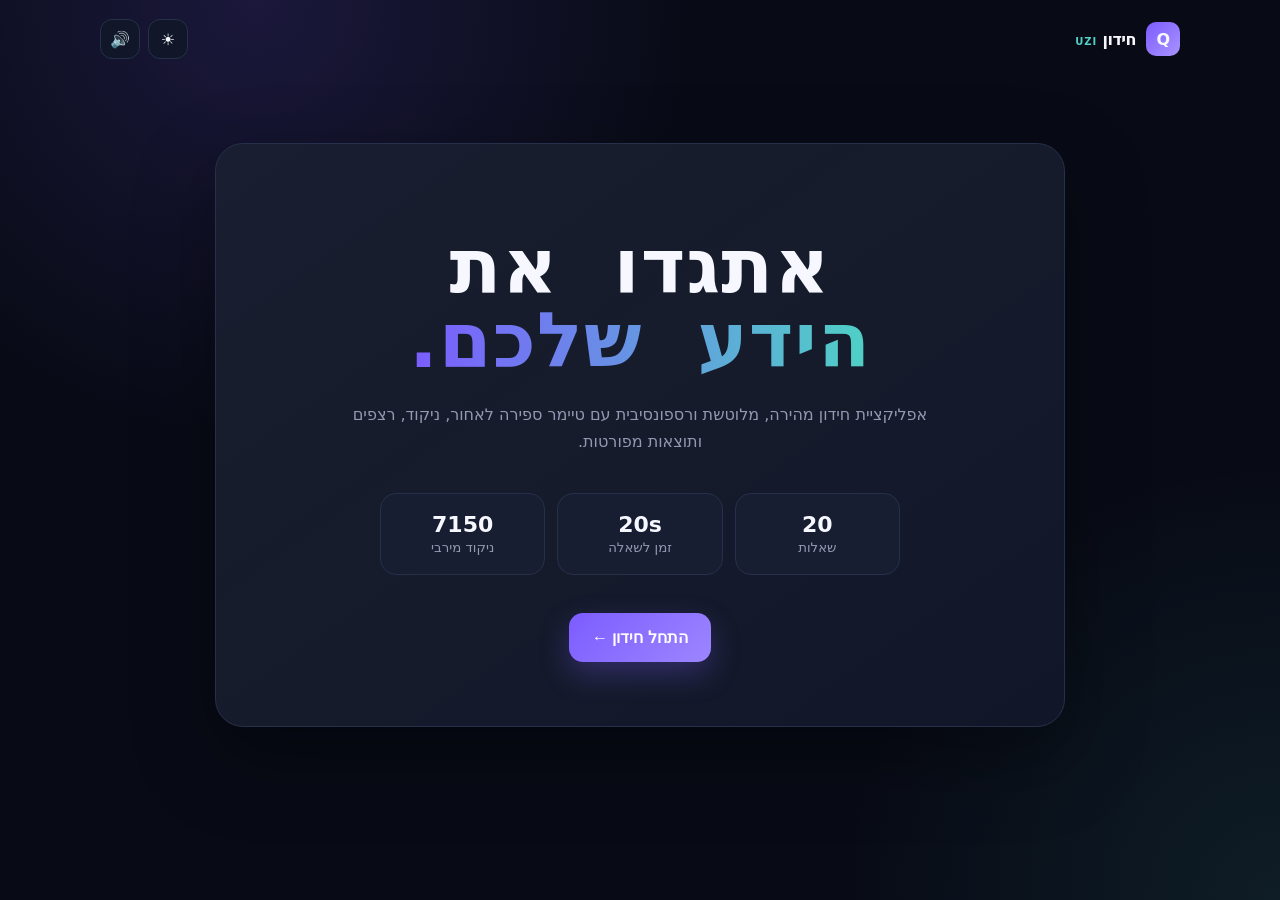
==== index.html @ 93b7df03 "Initial commit" ====
<!DOCTYPE html>
<html lang="en">
<head>
  <meta charset="UTF-8">
  <meta name="viewport" content="width=device-width, initial-scale=1.0">
  <meta name="theme-color" content="#0b1020">
  <title>חידון</title>
  <link rel="stylesheet" href="quiz.css">
</head>
<body dir="rtl">
  <div class="app-shell">
    <header class="topbar">
      <div class="brand"><span class="brand-mark">Q</span><span>חידון <b>UZI</b></span></div>
      <div class="top-actions">
        <button id="themeBtn" class="icon-btn" title="Toggle theme">☀</button>
        <button id="soundBtn" class="icon-btn" title="Toggle sound">🔊</button>
      </div>
    </header>

    <main>
      <section id="startScreen" class="screen active">
        <div class="hero-card">
          <!-- <div class="hero-badge">PREMIUM QUIZ EXPERIENCE</div> -->
          <h1>אתגדו&nbsp;&nbsp;את<br><span>הידע&nbsp;&nbsp;שלכם.</span></h1>
          <p>אפליקציית חידון מהירה, מלוטשת ורספונסיבית עם טיימר ספירה לאחור, ניקוד, רצפים ותוצאות מפורטות.</p>
          <div class="feature-grid">
            <div><strong id="q_num">10</strong><small>שאלות</small></div>
            <div><strong>20s</strong><small>זמן לשאלה</small></div>
            <div><strong id="max-score">1000</strong><small>ניקוד מירבי</small></div>
          </div>
          <button id="startBtn" class="primary-btn">התחל חידון <span>←</span></button>
        </div>
      </section>

      <section id="quizScreen" class="screen">
        <div class="quiz-head">
          <div>
            <span class="eyebrow">שאלה</span>
            <div class="question-counter"><span id="currentNo">1</span><span class="muted"> / <span id="totalNo">10</span></span></div>
          </div>
          <div class="timer-wrap">
            <div id="timerRing" class="timer-ring"><span id="timer">20</span></div>
          </div>
          <div class="score-box"><span>ניקוד</span><strong id="score">0</strong></div>
        </div>

        <div class="progress"><div id="progressBar"></div></div>

        <div class="question-card">
          <div class="category-pill" id="category">General</div>
          <h2 id="questionText"></h2>
          <div id="answers" class="answers"></div>
        </div>

        <div class="quiz-footer">
          <div class="streak">🔥 רצף <strong id="streak">0</strong></div>
          <button id="nextBtn" class="next-btn" disabled>שאלה הבאה <span>←</span></button>
        </div>
      </section>

      <section id="resultScreen" class="screen">
        <div class="result-card">
          <div class="result-icon">🏆</div>
          <span class="eyebrow">החידון הושלם</span>
          <h1 id="resultTitle">מעולה!</h1>
          <div class="final-score"><span id="finalScore">0</span><small>נקודות</small></div>
          <p id="resultMessage"></p>
          <div class="stats-grid">
            <div><strong id="correctCount">0</strong><span>נכון</span></div>
            <div><strong id="wrongCount">0</strong><span>לא נכון</span></div>
            <div><strong id="accuracy">0%</strong><span>דיוק</span></div>
            <div><strong id="bestStreak">0</strong><span>רצף מיטבי</span></div>
          </div>
          <div class="result-actions">
            <button id="restartBtn" class="primary-btn">נסה שוב ↻</button>
            <button id="reviewBtn" class="secondary-btn">סקירת תשובות</button>
          </div>
          <div dir="rtl" id="reviewList" class="review-list hidden"></div>
        </div>
      </section>
    </main>
  </div>
  <div id="toast" class="toast"></div>
  <script src="quiz.js"></script>
</body>
</html>
---- quiz.css ----
*{
    box-sizing:border-box;
    margin:0;
    padding:0
}
:root{
    --bg:#080b16;
    --panel:#111728;
    --panel2:#171e32;
    --text:#f7f8ff;
    --muted:#929ab2;
    --line:#27304a;
    --accent:#7c5cff;
    --accent2:#4fd1c5;
    --good:#28d17c;
    --bad:#ff5d73;
    --shadow:0 30px 80px rgba(0,0,0,.38)
}
body.light{
    --bg:#eef1f8;
    --panel:#fff;
    --panel2:#f5f6fb;
    --text:#171a27;
    --muted:#667085;
    --line:#dce1ee;
    --shadow:0 25px 60px rgba(40,50,80,.14)
}
body{
    font-family:Inter,ui-sans-serif,system-ui,-apple-system,BlinkMacSystemFont,"Segoe UI",sans-serif;
    background:radial-gradient(circle at 20% 0%,rgba(124,92,255,.16),transparent 32%),radial-gradient(circle at 100% 100%,rgba(79,209,197,.09),transparent 28%),var(--bg);
    color:var(--text);
    min-height:100vh;
    transition:.3s
}
button{
    font:inherit;
    border:0;
    cursor:pointer
}
.app-shell{width:min(1080px,calc(100% - 32px));
    margin:auto;
    min-height:100vh
}
.topbar{height:78px;
    display:flex;
    align-items:center;
    justify-content:space-between
}
.brand{
    display:flex;
    align-items:center;
    gap:10px;
    font-weight:800;
    letter-spacing:-.5px
}
.brand b{font-size:10px;
    color:var(--accent2);
    letter-spacing:1px
}
.brand-mark{
    width:34px;
    height:34px;
    display:grid;
    place-items:center;
    border-radius:10px;
    background:linear-gradient(135deg,var(--accent),#a993ff);
    font-weight:900
}
.top-actions{display:flex;
    gap:8px
}
.icon-btn{
    width:40px;
    height:40px;
    border-radius:12px;
    background:var(--panel);
    color:var(--text);
    border:1px solid var(--line)
}
main{
    padding:45px 0}
.screen{
    display:none
}
.screen.active{
    display:block;
    animation:fade .35s ease
}
@keyframes fade{from{opacity:0;
    transform:translateY(10px)}to{opacity:1;transform:none}
}
.hero-card,.question-card,.result-card{
    background:linear-gradient(145deg,rgba(255,255,255,.035),transparent),var(--panel);
    border:1px solid var(--line);
    box-shadow:var(--shadow);
    border-radius:28px
}
.hero-card{
    max-width:850px;
    margin:20px auto;
    padding:64px;
    text-align:center
}
.hero-badge,.category-pill{
    display:inline-flex;
    padding:8px 12px;
    border-radius:99px;
    background:rgba(124,92,255,.12);
    color:#a993ff;
    font-size:11px;
    font-weight:800;
    letter-spacing:1.4px
}
.hero-card h1{
    font-size:clamp(44px,7vw,76px);
    line-height:.98;
    letter-spacing:1px;
    margin:22px 0
}
.hero-card h1 span{
    background:linear-gradient(90deg,var(--accent),var(--accent2));
    background-clip:text;
    color:transparent
}
    .hero-card p{
        max-width:620px;
        margin:0 auto;
        color:var(--muted);
        line-height:1.7;
        font-size:16px
    }
    .feature-grid{
        display:grid;
        grid-template-columns:repeat(3,1fr);
        max-width:520px;
        margin:38px auto;gap:12px
    }
    .feature-grid div{
        padding:18px;
        border:1px solid var(--line);
        border-radius:16px;
        background:var(--panel2)
    }
    .feature-grid strong{
        display:block;
        font-size:22px
    }
    .feature-grid small{
        color:var(--muted)
    }
.primary-btn,.secondary-btn,.next-btn{
    font-family:Arial, sans-serif;
    padding:15px 23px;
    border-radius:14px;
    font-weight:800;
    transition:.2s
}
.primary-btn{
    background:linear-gradient(135deg,var(--accent),#9c86ff);
    color:#fff;
    box-shadow:0 12px 30px rgba(124,92,255,.28)
}
.primary-btn:hover,.next-btn:hover{
    transform:translateY(-2px)
}
   .secondary-btn{background:var(--panel2);
    color:var(--text);
    border:1px solid var(--line)
}
.quiz-head{
    display:grid;
    grid-template-columns:1fr auto 1fr;
    align-items:center;
    gap:20px;
    margin-bottom:22px
}
.eyebrow{
    font-size:12px;
    letter-spacing:2px;
    color:var(--muted);
    font-weight:900
}
.question-counter{
    font-size:30px;
    font-weight:900
}
.muted{
    color:var(--muted);
    font-size:16px
}
.timer-ring{
    width:72px;
    height:72px;
    border-radius:50%;
    display:grid;
    place-items:center;
    background:conic-gradient(var(--accent) 100%,var(--line) 0);
    position:relative;
    font-size:23px;
    font-weight:900
}
.timer-ring:after{
    content:"";
    position:absolute;
    inset:6px;
    background:var(--panel);
    border-radius:50%;
    z-index:0
}
.timer-ring span{
    position:relative;
    z-index:1
}
.score-box{
    text-align:right;
    font-size:27px
}
.score-box span{
    display:block;
    font-size:14px;
    color:var(--muted);
    letter-spacing:2px;
    font-weight:900
}

.progress{height:7px;
    background:var(--line);
    border-radius:99px;
    overflow:hidden;
    margin-bottom:20px
}
.progress div{
    height:100%;
    width:10%;
    background:linear-gradient(90deg,var(--accent),var(--accent2));
    transition:.35s
}
.question-card{
    padding:40px
}
.category-pill{
    margin-bottom:18px
}
.question-card h2{
    font-size:clamp(25px,4vw,39px);
    line-height:1.2;
    letter-spacing:-1px;
    margin-bottom:28px
}
.answers{
    display:grid;
    grid-template-columns:1fr 1fr;
    gap:13px;
}
.answer{
    padding:19px;
    text-align:left;
    border:1px solid var(--line);
    border-radius:16px;
    background:var(--panel2);
    color:var(--text);
    display:flex;
    gap:14px;
    align-items:center;
    transition:.2s
}
.answer:hover:not(:disabled){
    border-color:var(--accent);
    transform:translateY(-2px)
}
.answer-letter{
    width:34px;
    height:34px;
    display:grid;
    place-items:center;
    border-radius:10px;
    background:var(--line);
    font-weight:900;flex:none
}
.answer.correct{
    border-color:var(--good);
    background:rgba(40,209,124,.09)
}
.answer.correct .answer-letter{
    background:var(--good);
    color:#06130d
}
.answer.wrong{
    border-color:var(--bad);
    background:rgba(255,93,115,.08)
}
.answer.wrong .answer-letter{
    background:var(--bad);
    color:#fff
}
.answer:disabled{
    cursor:default
}
.quiz-footer{
    display:flex;
    align-items:center;
    justify-content:space-between;
    margin-top:20px
}
.streak{
    color:var(--muted)
}
.streak strong{
    color:var(--text)
}
.next-btn{
    background:var(--accent);
    color:#fff
}
.next-btn:disabled{
    opacity:.4;
    cursor:not-allowed;
    transform:none
}
.result-card{
    max-width:760px;
    margin:auto;
    text-align:center;
    padding:52px
}
.result-icon{
    font-size:48px;
    margin-bottom:12px
}
.result-card h1{
    font-size:42px;
    margin:8px 0
}
.final-score{
    font-size:76px;
    font-weight:950;
    line-height:1;
    background:linear-gradient(90deg,var(--accent),var(--accent2));
    background-clip:text;
    color:transparent;
    margin:20px
}
.final-score small{
    font-size:14px;
    color:var(--muted);
    margin-left:7px
}
.result-card p{
    color:var(--muted);
    line-height:1.6
}
.stats-grid{
    display:grid;
    grid-template-columns:repeat(4,1fr);
    gap:10px;
    margin:28px 0
}
.stats-grid div{
    padding:18px 8px;
    border:1px solid var(--line);
    border-radius:15px;
    background:var(--panel2)
}
.stats-grid strong{
    display:block;
    font-size:24px
    }
.stats-grid span{
    font-size:11px;
    color:var(--muted)
}
.result-actions{
    display:flex;
    justify-content:center;
    gap:10px
}
.review-list{
    margin-top:30px;
    text-align:right;
    border-top:1px solid var(--line);
    padding-top:20px
    }
.review-item{
    direction:rtl;
    padding:14px 0;
    border-bottom:1px solid var(--line)
    }
.review-item b{
    display:block;
    margin-bottom:6px
}
.review-item span{
    font-size:13px;
    color:var(--muted)
}
.good{
    color:var(--good)
}
.bad{
    color:var(--bad)
}
.hidden{
    display:none
}
.toast{
    position:fixed;
    left:50%;
    bottom:25px;
    transform:translate(-50%,20px);
    opacity:0;
    background:var(--text);
    color:var(--bg);
    padding:12px 18px;
    border-radius:12px;
    font-size:13px;
    font-weight:800;
    transition:.25s;
    pointer-events:none
}
.toast.show{
    opacity:1;
    transform:translate(-50%,0)
}
@media(max-width:600px){
    .app-shell{
        width:min(100% - 20px,1080px)
    }
    
    main{
        padding:25px 0
    }
    .hero-card{
        padding:38px 20px;
        margin:0
    }
    .hero-card h1{
        letter-spacing:1px;
        font-size:24px
    }
    .feature-grid{
        gap:7px
    }
    .feature-grid div{
        padding:13px 5px
    }
    .quiz-head{
        /* grid-template-columns:1fr auto */
    }   
    
    .score-box{
         font-size:20px
    }
    .question-card{
        padding:24px
    }
    .question-card h2{
        font-size:18px;
        /* margin-bottom:18px */
    }
    .question-counter{
        font-size:22px;
        font-weight:800
    }
    .answers{
        grid-template-columns:1fr;
    }
    .answer{
        padding:2px;
        border-radius:10px;
    }
    .answer-letter{
        width:28px;
        height:28px;
        /* font-size:14px */
    }
    .quiz-footer{
        gap:10px
    }
    .next-btn{
        padding:13px 15px
    }
    .result-card{
        padding:38px 20px
    }
    .stats-grid{
        grid-template-columns:1fr 1fr
    }
    .result-actions{
        flex-direction:column
    }
    .result-actions button{
        width:100%
    }
    .timer-ring{
        width:40px;
        height:40px;
        font-size:16px
    }
}

@media(max-width:331px){
    .app-shell{
        width:min(100% - 20px,1080px)
    }
    main{
        padding:25px 0
    }
    .hero-card{
        margin:0;
        padding:28px 14px
    }
    .hero-card h1{
        letter-spacing:1cqi;
        font-size:24px
    }
    .feature-grid{
        gap:7px
    }
    .feature-grid div{
        padding:13px 5px
    }
    .quiz-head{
        /* grid-template-columns:1fr auto */
    }   
    /* .score-box{
        display:none;
        /* gap:50px; */
     */
    .question-card{
        padding:24px
    }
    .question-card h2{
        font-size:18px;
        /* margin-bottom:18px */
    }
    .question-counter{
        font-size:20px;
        font-weight:800
    }
    .answers{
        grid-template-columns:1fr;
    }
    .answer{
        padding:2px;
        border-radius:10px;
    }
    .answer-letter{
        width:28px;
        height:28px;
        /* font-size:14px */
    }
    .quiz-footer{
        gap:10px
    }
    .next-btn{
        padding:13px 15px
    }
    .result-card{
        padding:38px 20px
    }
    .stats-grid{
        grid-template-columns:1fr 1fr
    }
    .result-actions{
        flex-direction:column
    }
    .result-actions button{
        width:100%
    }
    .timer-ring{
        width:40px;
        height:40px;
        font-size:16px
    }
}
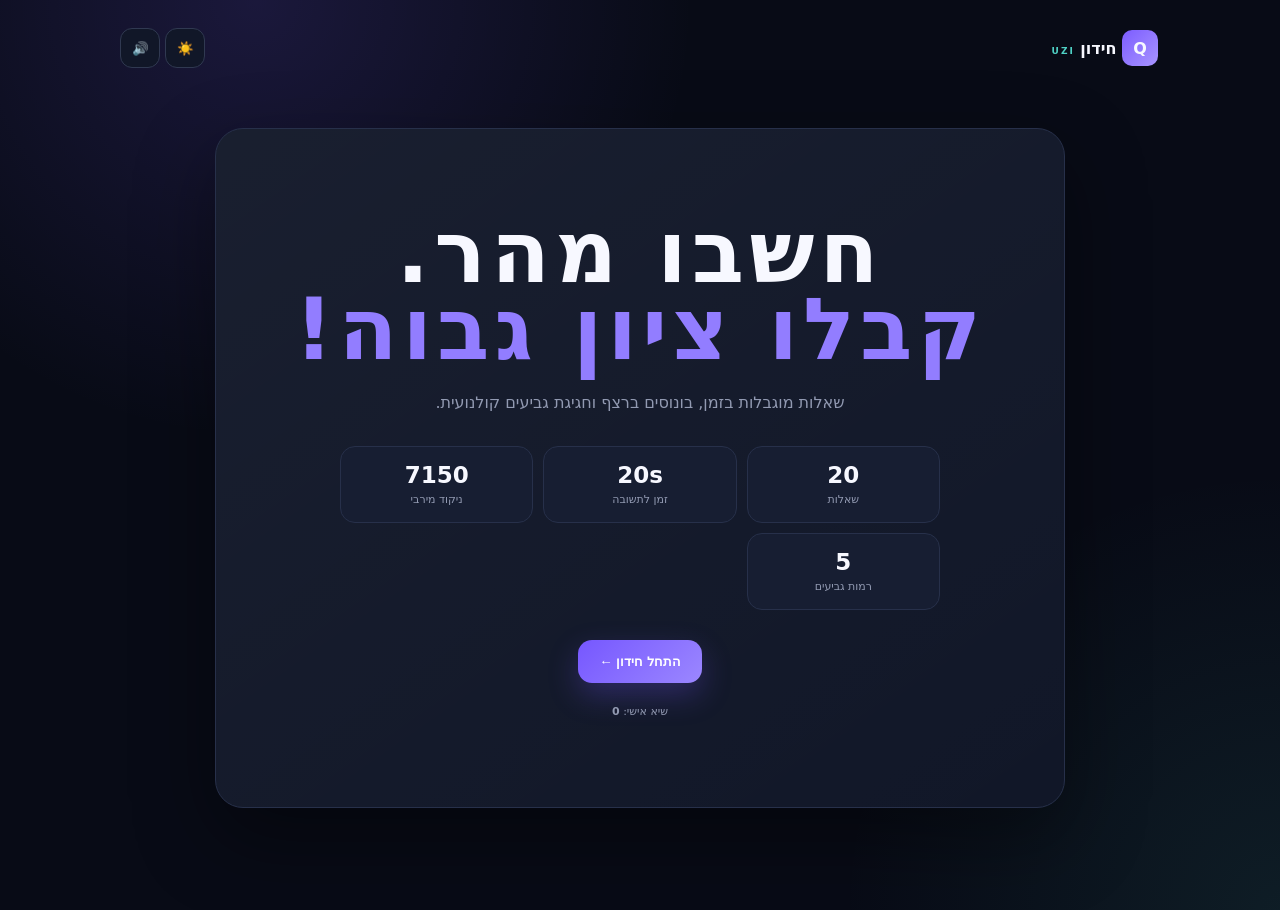
==== commit 66647eee: "Update quiz PRO Ultimate" ====
--- a/index.html
+++ b/index.html
@@ -1,86 +1,81 @@
-<!DOCTYPE html>
+<!doctype html>
 <html lang="en">
+
 <head>
-  <meta charset="UTF-8">
-  <meta name="viewport" content="width=device-width, initial-scale=1.0">
-  <meta name="theme-color" content="#0b1020">
-  <title>חידון</title>
-  <link rel="stylesheet" href="quiz.css">
+    <meta charset="utf-8">
+    <meta name="viewport" content="width=device-width,initial-scale=1">
+    <title>QuizMaster PRO</title>
+    <link rel="stylesheet" href="quiz2.css">
 </head>
-<body dir="rtl">
-  <div class="app-shell">
-    <header class="topbar">
-      <div class="brand"><span class="brand-mark">Q</span><span>חידון <b>UZI</b></span></div>
-      <div class="top-actions">
-        <button id="themeBtn" class="icon-btn" title="Toggle theme">☀</button>
-        <button id="soundBtn" class="icon-btn" title="Toggle sound">🔊</button>
-      </div>
+
+<body>
+    <header>
+        <div class="brand"><span>Q</span> חידון <em>UZI</em></div>
+        <div><button id="theme">☀️</button><button id="sound">🔊</button></div>
     </header>
+    <main>
+        <section id="home" class="screen active">
+            <div class="hero">
+                <h1>חשבו מהר.<br><i>קבלו ציון גבוה!</i></h1>
+                <p>שאלות מוגבלות בזמן, בונוסים ברצף וחגיגת גביעים קולנועית.</p>
+                <div class="features">
+                    <div><strong id="q_num">10</strong><small>שאלות</small></div>
+                    <div><strong>20s</strong><small>זמן לתשובה</small></div>
+                    <div><strong id="max-points">1000</strong><small>ניקוד מירבי</small></div>
+                    <div><strong>5</strong><small>רמות גביעים</small></div>
+                </div><button id="start" class="primary">התחל חידון ←</button>
+                <p class="best">שיא אישי: <b id="best">0</b></p>
+            </div>
+        </section>
+        <section id="quiz" class="screen">
+            <div class="meta">
+                <div><small>שאלה</small>
+                    <h2><span id="num">1</span><i>/10</i></h2>
+                </div>
+                <div id="ring" class="ring"><strong id="timer">20</strong></div>
+                <div class="score"><small>ניקוד</small><b id="score">0</b></div>
+            </div>
+            <div class="progress"><span id="bar"></span></div>
+            <div class="card">
+                <div><span id="cat" class="pill"></span><span id="diff" class="diff"></span></div>
+                <h3 id="question"></h3>
+                <div id="answers" class="answers"></div>
+            </div>
+            <div class="footer"><span>🔥 רצף <b id="streak">0</b> <em id="bonus"></em></span><button id="next" class="next" disabled>הבא ←</button></div>
+        </section>
+        <section id="results" class="screen">
+            <div class="card results">
+                <div id="resultIcon" class="big">🏆</div><small>החידון הושלם</small>
+                <h1 id="resultTitle">מעולה!</h1>
+                <div class="final"><b id="finalScore">0</b><small>נקודות</small></div>
+                <p id="summary"></p>
+                <div class="stats">
+                    <div><b id="correct">0</b><small>נכון</small></div>
+                    <div><b id="wrong">0</b><small>לא נכון</small></div>
+                    <div><b id="accuracy">0%</b><small>דיוק</small></div>
+                    <div><b id="bestStreak">0</b><small>רצף מירבי</small></div>
+                </div><button id="again" class="primary">נסה שוב ↻</button><button id="review" class="secondary">הצג תשובות</button>
+                <div id="reviewPanel" class="review hidden"></div>
+            </div>
+        </section>
+    </main>
+    <div id="celebration" class="overlay hidden">
+        <div id="confetti"></div>
+        <div class="modal">
+            <div class="rays"></div>
+            <div class="trophy-stage">
+                <div class="glow"></div>
+                <div id="trophy" class="trophy">🏆</div>
+            </div><small class="gold">★ ACHIEVEMENT UNLOCKED ★</small>
+            <h2 id="tierTitle">אלוף הזהב!</h2>
+            <div id="tier" class="tier">GOLD</div>
+            <p id="tierText"></p><small class="label">ניקוד סופי</small>
+            <div id="animatedScore" class="animatedScore">0</div>
+            <div dir="rtl" class="celebrateStats">✓ <b id="cCorrect">0</b> נכון &nbsp; 🔥 <b id="cStreak">0</b> רצף &nbsp; ⚡ <b id="cAccuracy">0%</b></div><button id="continue" class="primary">המשך ←</button>
+        </div>
+    </div>
+    <div id="toast"></div>
+    <script src="quiz2.js"></script>
+</body>
 
-    <main>
-      <section id="startScreen" class="screen active">
-        <div class="hero-card">
-          <!-- <div class="hero-badge">PREMIUM QUIZ EXPERIENCE</div> -->
-          <h1>אתגדו&nbsp;&nbsp;את<br><span>הידע&nbsp;&nbsp;שלכם.</span></h1>
-          <p>אפליקציית חידון מהירה, מלוטשת ורספונסיבית עם טיימר ספירה לאחור, ניקוד, רצפים ותוצאות מפורטות.</p>
-          <div class="feature-grid">
-            <div><strong id="q_num">10</strong><small>שאלות</small></div>
-            <div><strong>20s</strong><small>זמן לשאלה</small></div>
-            <div><strong id="max-score">1000</strong><small>ניקוד מירבי</small></div>
-          </div>
-          <button id="startBtn" class="primary-btn">התחל חידון <span>←</span></button>
-        </div>
-      </section>
-
-      <section id="quizScreen" class="screen">
-        <div class="quiz-head">
-          <div>
-            <span class="eyebrow">שאלה</span>
-            <div class="question-counter"><span id="currentNo">1</span><span class="muted"> / <span id="totalNo">10</span></span></div>
-          </div>
-          <div class="timer-wrap">
-            <div id="timerRing" class="timer-ring"><span id="timer">20</span></div>
-          </div>
-          <div class="score-box"><span>ניקוד</span><strong id="score">0</strong></div>
-        </div>
-
-        <div class="progress"><div id="progressBar"></div></div>
-
-        <div class="question-card">
-          <div class="category-pill" id="category">General</div>
-          <h2 id="questionText"></h2>
-          <div id="answers" class="answers"></div>
-        </div>
-
-        <div class="quiz-footer">
-          <div class="streak">🔥 רצף <strong id="streak">0</strong></div>
-          <button id="nextBtn" class="next-btn" disabled>שאלה הבאה <span>←</span></button>
-        </div>
-      </section>
-
-      <section id="resultScreen" class="screen">
-        <div class="result-card">
-          <div class="result-icon">🏆</div>
-          <span class="eyebrow">החידון הושלם</span>
-          <h1 id="resultTitle">מעולה!</h1>
-          <div class="final-score"><span id="finalScore">0</span><small>נקודות</small></div>
-          <p id="resultMessage"></p>
-          <div class="stats-grid">
-            <div><strong id="correctCount">0</strong><span>נכון</span></div>
-            <div><strong id="wrongCount">0</strong><span>לא נכון</span></div>
-            <div><strong id="accuracy">0%</strong><span>דיוק</span></div>
-            <div><strong id="bestStreak">0</strong><span>רצף מיטבי</span></div>
-          </div>
-          <div class="result-actions">
-            <button id="restartBtn" class="primary-btn">נסה שוב ↻</button>
-            <button id="reviewBtn" class="secondary-btn">סקירת תשובות</button>
-          </div>
-          <div dir="rtl" id="reviewList" class="review-list hidden"></div>
-        </div>
-      </section>
-    </main>
-  </div>
-  <div id="toast" class="toast"></div>
-  <script src="quiz.js"></script>
-</body>
 </html>
--- a/quiz2.css
+++ b/quiz2.css
@@ -0,0 +1,699 @@
+* {
+    box-sizing: border-box
+}
+
+:root{
+    --bg:#080b16;
+    --panel:#111728;
+    --panel2:#171e32;
+    --text:#f7f8ff;
+    --muted:#929ab2;
+    --line:#27304a;
+    --accent:#7c5cff;
+    --accent2:#4fd1c5;
+    --good:#28d17c;
+    --bad:#ff5d73;
+    --shadow:0 30px 80px rgba(0,0,0,.38)
+}
+body.light{
+    --bg:#eef1f8;
+    --panel:#fff;
+    --panel2:#f5f6fb;
+    --text:#171a27;
+    --muted:#667085;
+    --line:#dce1ee;
+    --shadow:0 25px 60px rgba(40,50,80,.14)
+}
+
+
+body {
+    direction: rtl;
+    margin: 0;
+    min-height: 100vh;
+    background:radial-gradient(circle at 20% 0%,rgba(124,92,255,.16),transparent 32%),radial-gradient(circle at 100% 100%,rgba(79,209,197,.09),transparent 28%),var(--bg);
+    color: var(--text);
+    font-family: system-ui, Segoe UI, sans-serif
+}
+
+header,
+main {
+    width: min(1050px, calc(100% - 30px));
+    margin: auto
+}
+
+header {
+    /* position: fixed; */
+    margin-top: 10px;
+    height: 76px;
+    display: flex;
+    align-items: center;
+    justify-content: space-between
+  }
+
+.brand {
+    font-weight: 900
+}
+
+.brand span {
+    display: inline-grid;
+    place-items: center;
+    width: 36px;
+    height: 36px;
+    border-radius: 10px;
+    background: linear-gradient(135deg, var(--accent), #a895ff);
+    margin-right: 7px
+}
+
+.brand b {
+    font-size: 10px;
+    color: var(--accent2)
+}
+
+.brand em {
+    font-style: normal;
+    color: #4fd1c5;
+    font-size: 9px;
+    letter-spacing: 2px;
+    margin-left: 7px
+}
+
+header button {
+    width: 40px;
+    height: 40px;
+    border: 1px solid #303951;
+    background: var(--panel);
+    color:var(--text);
+    border-radius: 12px;
+    margin-left: 5px
+}
+
+.screen {
+    display: none;
+    padding: 42px 0
+}
+
+.screen.active {
+    display: block;
+    animation: fade .35s
+}
+
+.hero,
+.card {
+    background:linear-gradient(145deg,rgba(255,255,255,.035),transparent),var(--panel);
+    border: 1px solid var(--line);
+    border-radius: 28px;
+    box-shadow: 0 30px 80px #0006
+}
+
+.hero {
+    max-width: 850px;
+    margin: auto;
+    text-align: center;
+    padding: 65px 35px
+}
+
+.hero>small,
+.results>small {
+    letter-spacing: 3px;
+    color: #929ab2;
+    font-weight: 900;
+    font-size: 10px
+}
+
+.hero h1 {
+    font-size: clamp(52px, 8vw, 86px);
+    line-height: .9;
+    letter-spacing: 5px;
+    margin: 20px
+}
+
+.hero h1 i {
+    font-style: normal;
+    color: #927dff
+}
+
+.hero p {
+    color: #929ab2;
+    max-width: 650px;
+    margin: 20px auto;
+    line-height: 1.7
+}
+
+.features,
+.stats {
+    display: grid;
+    grid-template-columns: repeat(3, 1fr);
+    gap: 10px;
+    max-width: 600px;
+    margin: 30px auto
+}
+
+.features div,
+.stats div {
+    background: var(--panel2);
+    border: 1px solid var(--line);
+    border-radius: 15px;
+    padding: 15px
+}
+.stats div {
+   padding: 1px
+}
+
+.features strong,
+.stats b {
+    display: block;
+    font-size: 23px
+}
+
+.features small,
+.stats small,
+.best {
+    color: var(--muted);
+    font-size: 11px
+}
+
+.primary,
+.secondary,
+.next {
+    padding: 14px 21px;
+    border-radius: 14px;
+    font-weight: 900;
+    border: 0
+}
+
+.primary,
+.next {
+    background: linear-gradient(135deg, #7657ff, #9b87ff);
+    color: white;
+    box-shadow: 0 12px 30px #7657ff44
+}
+
+.secondary {
+    background: var(--panel2);
+    color: var(--text);
+    border: 1px solid var(--line);
+    margin-left: 7px
+}
+
+.meta {
+    display: grid;
+    grid-template-columns: 1fr auto 1fr;
+    align-items: center;
+    gap: 20px;
+}
+
+.meta small,
+.score small {
+    font-size: 9px;
+    letter-spacing: 2px;
+    color: #929ab2;
+    font-weight: 900
+}
+
+.meta h2 {
+    margin: 4px 0;
+    font-size: 30px
+}
+
+.meta h2 i {
+    font-style: normal;
+    color: #929ab2;
+    font-size: 14px
+}
+
+.score {
+    text-align: right
+}
+
+.score b {
+    font-size: 27px;
+    display: block
+}
+
+.ring {
+    width: 78px;
+    height: 78px;
+    border-radius: 50%;
+    display: grid;
+    place-items: center;
+    /* background: conic-gradient(var(--accent) 100%, var(--line) 0); */
+    position: relative
+}
+
+.ring:before {
+    content: "";
+    position: absolute;
+    inset: 6px;
+    background: var(--panel);
+    border-radius: 50%
+}
+
+.ring strong,
+.ring small {
+   
+    z-index: 1
+}
+
+.ring {
+    font-size: 22px
+}
+
+.ring small {
+    margin-top: -23px
+}
+
+.progress {
+    height: 7px;
+    background: var(--line);
+    border-radius: 99px;
+    overflow: hidden;
+    margin: 22px 0
+}
+
+.progress span {
+    display: block;
+    height: 100%;
+    width: 10%;
+    background: linear-gradient(90deg, var(--accent), var(--accent2));   
+    transition: .3s
+}
+
+.card {
+    padding: 35px
+}
+
+.pill,
+.diff,
+.tier {
+    display: inline-block;
+    border-radius: 99px;
+    padding: 8px 12px;
+    font-size: 10px;
+    font-weight: 900;
+    letter-spacing: 1px
+}
+
+.pill {
+    color: #a995ff;
+    background: #7657ff18
+}
+
+.diff {
+    float: left;
+    color: #ffd45a;
+    background: #ffd45a15
+}
+
+.card h3 {
+    font-size: clamp(25px, 4vw, 40px);
+    line-height: 1.2;
+    margin: 20px 0 28px
+}
+
+.answers {
+    display: grid;
+    grid-template-columns: 1fr 1fr;
+    gap: 13px
+}
+
+.answer {
+    padding: 17px;
+    text-align: right;
+    background: var(--panel2);
+    color: var(--text);
+    border: 1px solid var(--line);
+    border-radius: 16px;
+    display: flex;
+    align-items: center;
+    font-size: 20px;
+    gap: 13px
+}
+
+.answer:hover:not(:disabled) {
+    border-color: var(--accent)
+}
+
+.letter {
+    width: 35px;
+    height: 35px;
+    border-radius: 10px;
+    background: var(--line);
+    display: grid;
+    place-items: center;
+    font-weight: 900;
+    flex: none
+}
+
+.answer.correct {
+    border-color: #2cdb82;
+    background: #2cdb8214
+}
+
+.answer.correct .letter {
+    background: #2cdb82
+}
+
+.answer.wrong {
+    border-color: #ff5d73;
+    background: #ff5d7314
+}
+
+.answer.wrong .letter {
+    background: #ff5d73;
+    color: #fff
+}
+
+.footer {
+    display: flex;
+    justify-content: space-between;
+    align-items: center;
+    margin-top: 18px;
+    color: #929ab2
+}
+
+.footer em {
+    color: #ffd45a;
+    font-style: normal;
+    margin-left: 8px
+}
+
+.next:disabled {
+    opacity: .35
+}
+
+.results {
+    text-align: center;
+    max-width: 780px;
+    margin: auto
+}
+
+.big {
+    font-size: 58px
+}
+
+.results h1 {
+    font-size: 43px
+}
+
+.final b {
+    display: block;
+    font-size: 75px;
+    color: #9885ff
+}
+
+.final small {
+    font-size: 10px;
+    letter-spacing: 2px;
+    color: #929ab2
+}
+
+.results p {
+    color: #929ab2
+}
+
+.stats {
+    grid-template-columns: repeat(4, 1fr);
+    max-width: none
+}
+
+.review {
+    text-align: right;
+    border-top: 1px solid #283149;
+    margin-top: 25px;
+    padding-top: 10px
+}
+
+.review div {
+    padding: 13px 0;
+    border-bottom: 1px solid #283149
+}
+
+.review span {
+    display: block;
+    color: #929ab2;
+    font-size: 12px;
+    margin-top: 4px
+}
+
+.hidden {
+    display: none !important
+}
+
+.overlay {
+    position: fixed;
+    inset: 0;
+    z-index: 1000;
+    display: grid;
+    place-items: center;
+    background: var(--bg);
+    backdrop-filter: blur(12px);
+    overflow: hidden
+}
+
+.modal {
+    width: min(530px, calc(100% - 24px));
+    padding: 28px 30px;
+    text-align: center;
+    position: relative;
+    background: var(--bg);
+    border: 1px solid #ffd45a55;
+    border-radius: 30px;
+    box-shadow: 0 40px 120px #000b;
+    overflow: hidden;
+    animation: modal .7s cubic-bezier(.16, 1.2, .3, 1)
+}
+
+.rays {
+    position: absolute;
+    inset: -100px;
+    background: repeating-conic-gradient(#ffd45a22 0 3deg, transparent 3deg 18deg);
+    animation: spin 20s linear infinite
+}
+
+.modal>*:not(.rays) {
+    position: relative
+}
+
+.trophy-stage {
+    height: 180px;
+    display: grid;
+    place-items: center
+}
+
+.trophy {
+    font-size: 115px;
+    filter: drop-shadow(0 0 22px #ffd45aaa);
+    animation: trophyIn 1s cubic-bezier(.17, .89, .32, 1.45), float 2.2s 1s infinite
+}
+
+.glow {
+    position: absolute;
+    width: 190px;
+    height: 190px;
+    border-radius: 50%;
+    background: radial-gradient(circle, #ffd45a55, transparent 68%);
+    animation: pulse 1.5s infinite
+}
+
+.gold {
+    color: #ffd45a;
+    letter-spacing: 3px;
+    font-weight: 900
+}
+
+.modal h2 {
+    font-size: 32px;
+    margin: 8px
+}
+
+.tier {
+    background: linear-gradient(90deg, #ffe99b, #ffba2e);
+    color: #231900
+}
+
+.modal p {
+    color: #b8bdcc
+}
+
+.label {
+    display: block;
+    color: #737d94;
+    letter-spacing: 2px;
+    margin-top: 15px
+}
+
+.animatedScore {
+    font-size: 60px;
+    color: #ffd45a;
+    font-weight: 950
+}
+
+.celebrateStats {
+    color: #b8bdcc;
+    font-size: 12px;
+    margin: 14px
+}
+
+.particle {
+    position: absolute;
+    top: -30px;
+    font-size: 18px;
+    animation: fall var(--d) linear var(--delay) forwards
+}
+
+@keyframes fade {
+    from {
+        opacity: 0;
+        transform: translateY(12px)
+    }
+
+    to {
+        opacity: 1
+    }
+}
+
+@keyframes modal {
+    from {
+        opacity: 0;
+        transform: translateY(90px) scale(.55)
+    }
+
+    to {
+        opacity: 1;
+        transform: none
+    }
+}
+
+@keyframes trophyIn {
+    0% {
+        opacity: 0;
+        transform: scale(.05) rotate(-45deg)
+    }
+
+    55% {
+        opacity: 1;
+        transform: scale(1.3) rotate(8deg)
+    }
+
+    80% {
+        transform: scale(.92)
+    }
+
+    to {
+        transform: scale(1)
+    }
+}
+
+@keyframes float {
+    50% {
+        transform: translateY(-10px)
+    }
+}
+
+@keyframes pulse {
+    50% {
+        transform: scale(1.3)
+    }
+}
+
+@keyframes spin {
+    to {
+        transform: rotate(360deg)
+    }
+}
+
+@keyframes fall {
+    to {
+        transform: translate(var(--x), 110vh) rotate(var(--r));
+        opacity: 0
+    }
+}
+
+#toast {
+    position: fixed;
+    bottom: 25px;
+    left: 50%;
+    transform: translate(-50%, 20px);
+    opacity: 0;
+    background: white;
+    color: #111;
+    padding: 12px 18px;
+    border-radius: 12px;
+    font-weight: 800;
+    transition: .25s
+}
+
+#toast.show {
+    opacity: 1;
+    transform: translate(-50%, 0)
+}
+
+@media(max-width:700px) {
+    header {
+        height: 30px;
+        
+    }
+    .hero {
+        padding: 45px 20px
+    }
+
+    .hero h1 {
+        font-size: 30px;
+        letter-spacing: 2px
+    }
+    .card h3 {
+        font-size: 18px
+    }
+
+    .features{
+        grid-template-columns: 1fr 1fr;
+    }
+     .stats div {
+         padding: 1px;
+         grid-template-columns: repeat(3, 1fr);
+    }
+
+    .meta {
+       display: flex;
+       align-items: center;
+       justify-content:space-between
+    }
+
+    /* .score {
+        display: none    } */
+
+    .answers {
+        grid-template-columns: 1fr
+    }
+    .answer{
+        padding:2px;
+        border-radius:10px;
+        font-size:17px;
+    }
+    .answer-letter{
+        width:40px;
+        height:40px;
+        font-size:28px
+    }
+
+    .card {
+        padding: 24px
+    }
+
+    .secondary {
+        margin: 8px 0 0
+    }
+    .ring{
+        width: 40px;
+        height:40px;
+        font-size:16px
+    }
+
+    .trophy {
+        font-size: 90px
+    }
+
+    .trophy-stage {
+        height: 150px
+    }
+}
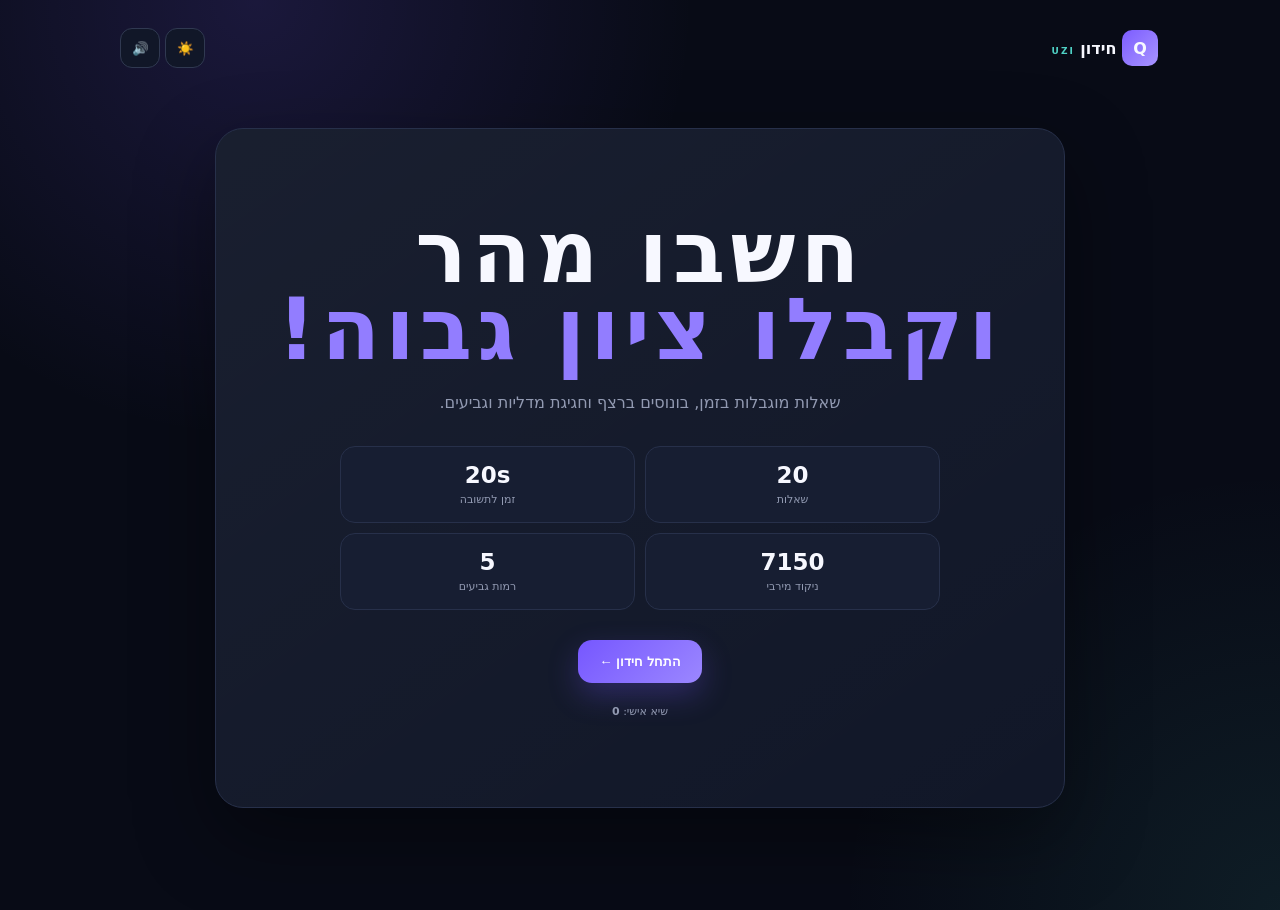
==== commit 6c578259: "Update quiz PRO Ultimate" ====
--- a/index.html
+++ b/index.html
@@ -4,7 +4,7 @@
 <head>
     <meta charset="utf-8">
     <meta name="viewport" content="width=device-width,initial-scale=1">
-    <title>QuizMaster PRO</title>
+    <title>חידון</title>
     <link rel="stylesheet" href="quiz2.css">
 </head>
 
@@ -16,10 +16,10 @@
     <main>
         <section id="home" class="screen active">
             <div class="hero">
-                <h1>חשבו מהר.<br><i>קבלו ציון גבוה!</i></h1>
-                <p>שאלות מוגבלות בזמן, בונוסים ברצף וחגיגת גביעים קולנועית.</p>
+                <h1>חשבו מהר<br><i>וקבלו ציון גבוה!</i></h1>
+                <p>שאלות מוגבלות בזמן, בונוסים ברצף וחגיגת מדליות וגביעים.</p>
                 <div class="features">
-                    <div><strong id="q_num">10</strong><small>שאלות</small></div>
+                    <div><strong id="q_num">/10</strong><small>שאלות</small></div>
                     <div><strong>20s</strong><small>זמן לתשובה</small></div>
                     <div><strong id="max-points">1000</strong><small>ניקוד מירבי</small></div>
                     <div><strong>5</strong><small>רמות גביעים</small></div>
@@ -30,7 +30,7 @@
         <section id="quiz" class="screen">
             <div class="meta">
                 <div><small>שאלה</small>
-                    <h2><span id="num">1</span><i>/10</i></h2>
+                    <h2><span id="num">1</span><i id="total-no">/10</i></h2>
                 </div>
                 <div id="ring" class="ring"><strong id="timer">20</strong></div>
                 <div class="score"><small>ניקוד</small><b id="score">0</b></div>
@@ -66,12 +66,14 @@
             <div class="trophy-stage">
                 <div class="glow"></div>
                 <div id="trophy" class="trophy">🏆</div>
-            </div><small class="gold">★ ACHIEVEMENT UNLOCKED ★</small>
+            </div><small class="gold">★ הישג נפתח ★</small>
             <h2 id="tierTitle">אלוף הזהב!</h2>
             <div id="tier" class="tier">GOLD</div>
             <p id="tierText"></p><small class="label">ניקוד סופי</small>
             <div id="animatedScore" class="animatedScore">0</div>
-            <div dir="rtl" class="celebrateStats">✓ <b id="cCorrect">0</b> נכון &nbsp; 🔥 <b id="cStreak">0</b> רצף &nbsp; ⚡ <b id="cAccuracy">0%</b></div><button id="continue" class="primary">המשך ←</button>
+            <div dir="rtl" class="celebrateStats">✓ <b id="cCorrect">0</b> נכון &nbsp; 🔥 <b id="cStreak">0</b> רצף &nbsp; ⚡ <b id="cAccuracy">0%</b></div>
+            <!-- <div dir="rtl" class="celebrateStats">✓ <b id="cCorrect">0</b> נכון &nbsp;<b id="cWrong">0</b> לא נכון &nbsp; 🔥 <b id="cStreak">0</b> רצף &nbsp; ⚡ <b id="cAccuracy">0%</b></div> -->
+            <button id="continue" class="primary">המשך ←</button>
         </div>
     </div>
     <div id="toast"></div>
--- a/quiz2.css
+++ b/quiz2.css
@@ -142,7 +142,7 @@
 .features,
 .stats {
     display: grid;
-    grid-template-columns: repeat(3, 1fr);
+    grid-template-columns: repeat(2, 1fr);
     gap: 10px;
     max-width: 600px;
     margin: 30px auto
@@ -204,7 +204,8 @@
 
 .meta small,
 .score small {
-    font-size: 9px;
+    font-family: sans-serif;
+    font-size: 20px;
     letter-spacing: 2px;
     color: #929ab2;
     font-weight: 900
@@ -288,7 +289,7 @@
     display: inline-block;
     border-radius: 99px;
     padding: 8px 12px;
-    font-size: 10px;
+    font-size: 14px;
     font-weight: 900;
     letter-spacing: 1px
 }
@@ -641,6 +642,18 @@
         font-size: 30px;
         letter-spacing: 2px
     }
+    .meta h2 {
+        font-size: 20px
+    }
+    .score b {
+        font-size: 20px
+    }
+    .meta small,
+    .score small {
+        font-size: 14px;
+        letter-spacing: 1px;
+        font-weight: 700
+}
     .card h3 {
         font-size: 18px
     }
